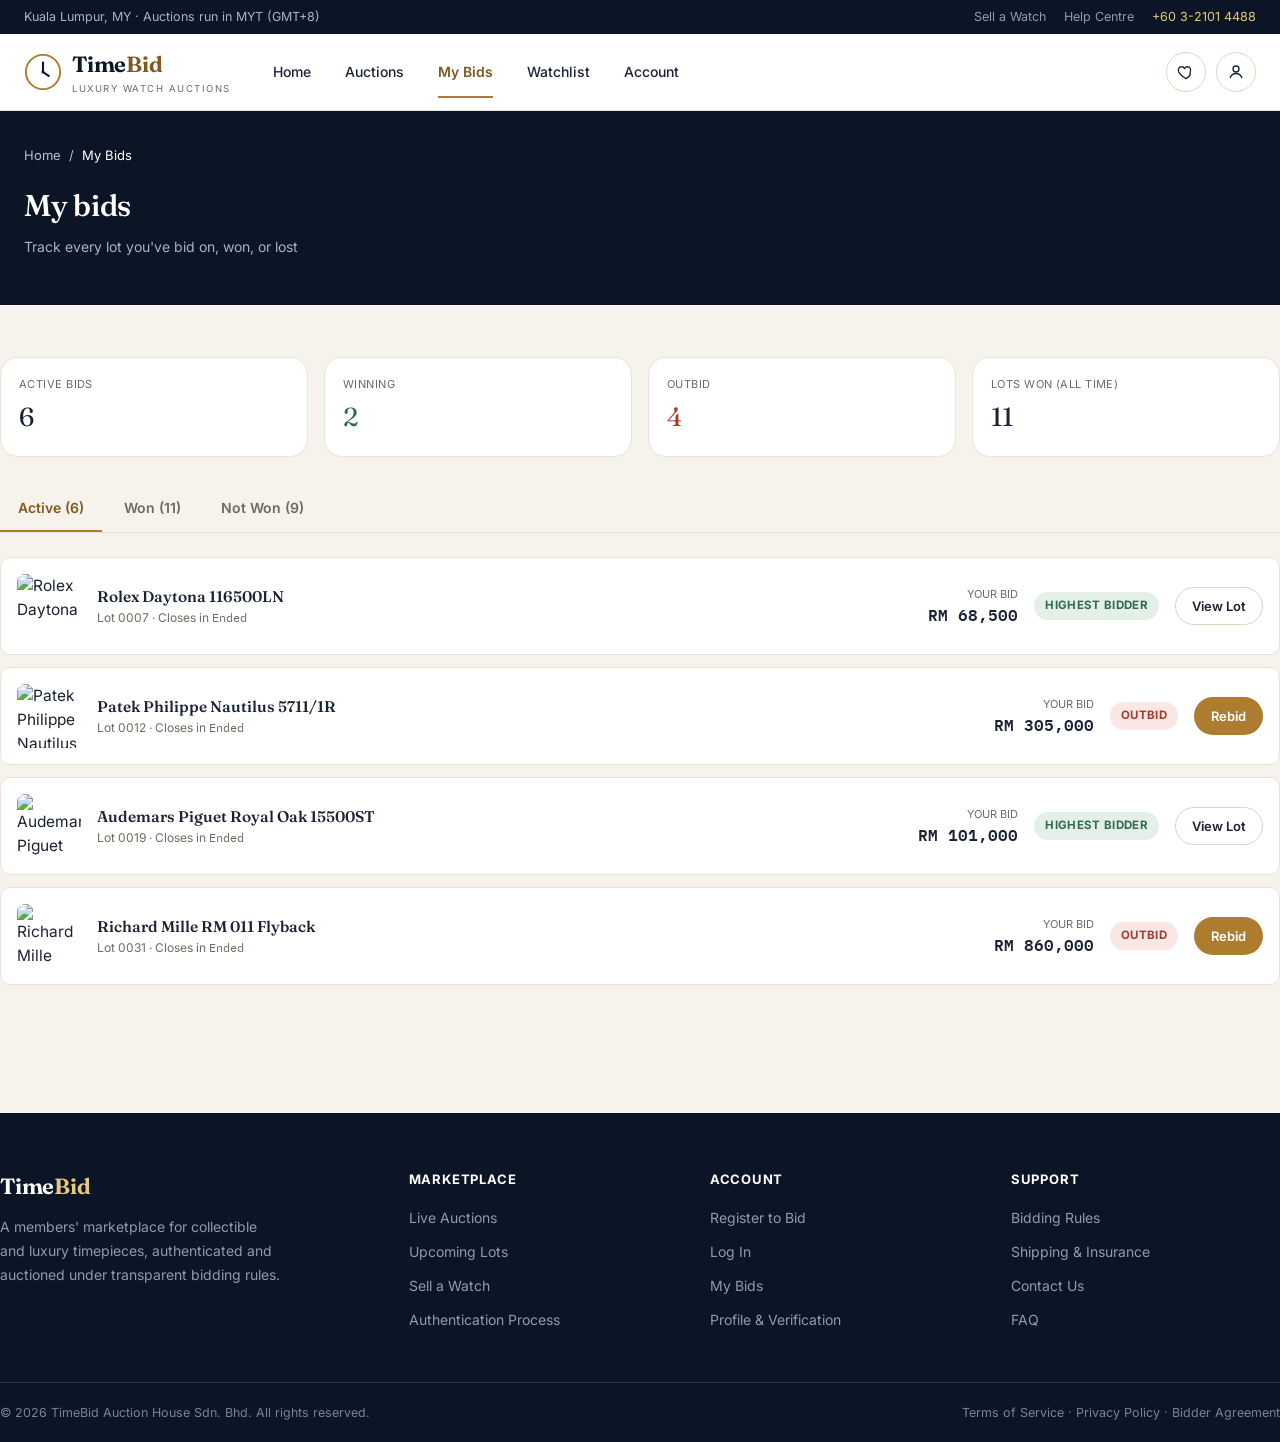
==== my-bids.html @ 006496c5 "Add TimeBid project with completed watchlist page Finishes the watchlist.html scaffold: wires the he" ====
<!DOCTYPE html>
<html lang="en">
<head>
<meta charset="UTF-8">
<meta name="viewport" content="width=device-width, initial-scale=1.0">
<title>My Bids — TimeBid</title>
<link rel="stylesheet" href="styles.css">
<style>
  .bid-row{display:flex;align-items:center;gap:16px;padding:16px;border:1px solid var(--line-soft);border-radius:var(--radius-m);margin-bottom:12px;background:#fff}
  .bid-row img{width:64px;height:64px;border-radius:8px;object-fit:cover;flex-shrink:0}
  .bid-row .info{flex:1;min-width:0}
  .bid-row .info .n{font-family:'Fraunces';font-size:15.5px;font-weight:560}
  .bid-row .info .b{font-size:12px;color:var(--muted)}
  .bid-row .col{text-align:right}
  .bid-row .col .lbl{font-size:11px;color:var(--muted);text-transform:uppercase}
  .bid-row .col .val{font-family:'IBM Plex Mono';font-weight:600}
  @media (max-width:760px){.bid-row{flex-wrap:wrap}.bid-row .col{text-align:left}}
</style>
</head>
<body>

<div class="utility-bar"><div class="wrap"><div>Kuala Lumpur, MY · Auctions run in MYT (GMT+8)</div>
  <div class="utility-links"><a href="account.html">Sell a Watch</a><a href="#">Help Centre</a><span>+60 3-2101 4488</span></div></div></div>

<header class="site">
  <div class="wrap header-row">
    <a href="index.html" class="brand">
      <svg class="brand-mark" viewBox="0 0 40 40" fill="none"><circle cx="20" cy="20" r="18" stroke="#AE7C2F" stroke-width="2"/><path d="M20 10V20L26 24" stroke="#0B1526" stroke-width="2.2" stroke-linecap="round"/><circle cx="20" cy="20" r="1.6" fill="#0B1526"/></svg>
      <div><div class="brand-word">Time<b>Bid</b></div><div class="brand-sub">Luxury Watch Auctions</div></div>
    </a>
    <nav class="main-nav">
      <a href="index.html">Home</a><a href="auctions.html">Auctions</a><a href="my-bids.html" class="active">My Bids</a><a href="watchlist.html">Watchlist</a><a href="account.html">Account</a>
    </nav>
    <div class="header-actions">
      <a href="watchlist.html" class="icon-btn" aria-label="Watchlist"><svg width="18" height="18" viewBox="0 0 24 24" fill="none" stroke="currentColor" stroke-width="1.8"><path d="M12 21s-7-4.35-9.5-8.5C.7 8.9 2.4 5 6 5c2 0 3.3 1 4 2.2C10.7 6 12 5 14 5c3.6 0 5.3 3.9 3.5 7.5C19 16.65 12 21 12 21z"/></svg></a>
      <a href="account.html" class="icon-btn" aria-label="Account"><svg width="18" height="18" viewBox="0 0 24 24" fill="none" stroke="currentColor" stroke-width="1.8"><circle cx="12" cy="8" r="4"/><path d="M4 20c1.5-4 5-6 8-6s6.5 2 8 6"/></svg></a>
      <button class="hamburger" aria-label="Menu"><svg width="18" height="18" viewBox="0 0 24 24" fill="none" stroke="currentColor" stroke-width="2"><path d="M3 6h18M3 12h18M3 18h18"/></svg></button>
    </div>
  </div>
</header>
<div class="mobile-drawer"><div class="mobile-panel"><button class="close-x">✕</button>
  <nav><a href="index.html">Home</a><a href="auctions.html">Auctions</a><a href="my-bids.html" class="active">My Bids</a><a href="watchlist.html">Watchlist</a><a href="account.html">Account</a></nav></div></div>

<div class="page-head">
  <div class="wrap">
    <div class="crumbs" style="color:#B8C0D6"><a href="index.html">Home</a> / <span style="color:#fff">My Bids</span></div>
    <h1>My bids</h1>
    <p>Track every lot you've bid on, won, or lost</p>
  </div>
</div>

<main>
<div class="wrap section">

  <div style="display:grid;grid-template-columns:repeat(4,1fr);gap:16px;margin-bottom:28px">
    <div class="panel" style="padding:18px"><div class="lot-price-label">Active Bids</div><div style="font-family:'Fraunces';font-size:26px;margin-top:4px">6</div></div>
    <div class="panel" style="padding:18px"><div class="lot-price-label">Winning</div><div style="font-family:'Fraunces';font-size:26px;margin-top:4px;color:var(--good)">2</div></div>
    <div class="panel" style="padding:18px"><div class="lot-price-label">Outbid</div><div style="font-family:'Fraunces';font-size:26px;margin-top:4px;color:var(--live)">4</div></div>
    <div class="panel" style="padding:18px"><div class="lot-price-label">Lots Won (all time)</div><div style="font-family:'Fraunces';font-size:26px;margin-top:4px">11</div></div>
  </div>

  <div class="tabs" data-target="#bidsContent">
    <div class="tab active" data-pane="active">Active (6)</div>
    <div class="tab" data-pane="won">Won (11)</div>
    <div class="tab" data-pane="lost">Not Won (9)</div>
  </div>

  <div id="bidsContent">
    <div data-pane="active">
      <div class="bid-row">
        <img src="https://images.unsplash.com/photo-1587836374828-4dbafa94cf0e?q=80&w=200&auto=format&fit=crop" alt="Rolex Daytona">
        <div class="info"><div class="n">Rolex Daytona 116500LN</div><div class="b">Lot 0007 · Closes in <span class="countdown mono" data-end="2026-08-30T18:23:45"></span></div></div>
        <div class="col"><div class="lbl">Your Bid</div><div class="val">RM 68,500</div></div>
        <div class="col"><span class="chip chip-won">Highest Bidder</span></div>
        <a href="lot.html?id=1" class="btn btn-outline btn-sm">View Lot</a>
      </div>
      <div class="bid-row">
        <img src="https://images.unsplash.com/photo-1523170335258-f5ed11844a49?q=80&w=200&auto=format&fit=crop" alt="Patek Philippe Nautilus">
        <div class="info"><div class="n">Patek Philippe Nautilus 5711/1R</div><div class="b">Lot 0012 · Closes in <span class="countdown mono" data-end="2026-08-30T18:15:10"></span></div></div>
        <div class="col"><div class="lbl">Your Bid</div><div class="val">RM 305,000</div></div>
        <div class="col"><span class="chip chip-outbid">Outbid</span></div>
        <a href="lot.html?id=2" class="btn btn-brass btn-sm">Rebid</a>
      </div>
      <div class="bid-row">
        <img src="https://images.unsplash.com/photo-1533139502658-0198f920d8e8?q=80&w=200&auto=format&fit=crop" alt="Audemars Piguet Royal Oak">
        <div class="info"><div class="n">Audemars Piguet Royal Oak 15500ST</div><div class="b">Lot 0019 · Closes in <span class="countdown mono" data-end="2026-08-30T18:07:32"></span></div></div>
        <div class="col"><div class="lbl">Your Bid</div><div class="val">RM 101,000</div></div>
        <div class="col"><span class="chip chip-won">Highest Bidder</span></div>
        <a href="lot.html?id=3" class="btn btn-outline btn-sm">View Lot</a>
      </div>
      <div class="bid-row">
        <img src="https://images.unsplash.com/photo-1548169874-53e85f753f1e?q=80&w=200&auto=format&fit=crop" alt="Richard Mille">
        <div class="info"><div class="n">Richard Mille RM 011 Flyback</div><div class="b">Lot 0031 · Closes in <span class="countdown mono" data-end="2026-08-30T20:02:00"></span></div></div>
        <div class="col"><div class="lbl">Your Bid</div><div class="val">RM 860,000</div></div>
        <div class="col"><span class="chip chip-outbid">Outbid</span></div>
        <a href="lot.html?id=6" class="btn btn-brass btn-sm">Rebid</a>
      </div>
    </div>

    <div data-pane="won" style="display:none">
      <div class="bid-row">
        <img src="https://images.unsplash.com/photo-1594576722512-582bcd46046d?q=80&w=200&auto=format&fit=crop" alt="Rolex Submariner">
        <div class="info"><div class="n">Rolex Submariner Date 126610LN</div><div class="b">Lot 0002 · Ended 30 Jul 2026</div></div>
        <div class="col"><div class="lbl">Winning Bid</div><div class="val">RM 58,000</div></div>
        <div class="col"><span class="chip chip-won">Payment Complete</span></div>
        <a href="lot.html?id=7" class="btn btn-outline btn-sm">View Invoice</a>
      </div>
      <div class="bid-row">
        <img src="https://images.unsplash.com/photo-1508057198894-247b23fe5ade?q=80&w=200&auto=format&fit=crop" alt="Omega Seamaster">
        <div class="info"><div class="n">Omega Seamaster Diver 300M</div><div class="b">Lot 0044 · Ended 12 Jul 2026</div></div>
        <div class="col"><div class="lbl">Winning Bid</div><div class="val">RM 14,900</div></div>
        <div class="col"><span class="chip chip-brass">Awaiting Payment</span></div>
        <a href="#" class="btn btn-brass btn-sm">Pay Now</a>
      </div>
    </div>

    <div data-pane="lost" style="display:none">
      <div class="bid-row">
        <img src="https://images.unsplash.com/photo-1524805444758-089113d48a6d?q=80&w=200&auto=format&fit=crop" alt="Patek Philippe Calatrava">
        <div class="info"><div class="n">Patek Philippe Calatrava 6119G</div><div class="b">Lot 0058 · Ended 3 Jul 2026</div></div>
        <div class="col"><div class="lbl">Your Highest</div><div class="val">RM 92,000</div></div>
        <div class="col"><span class="chip chip-closed">Not Won</span></div>
        <a href="auctions.html" class="btn btn-outline btn-sm">Similar Lots</a>
      </div>
    </div>
  </div>

</div>
</main>

<footer class="site">
  <div class="wrap footer-top">
    <div class="footer-grid">
      <div class="footer-brand"><div class="brand-word" style="color:#fff">Time<b style="color:#E7C77E">Bid</b></div>
        <p>A members' marketplace for collectible and luxury timepieces, authenticated and auctioned under transparent bidding rules.</p></div>
      <div><h4>Marketplace</h4><ul><li><a href="auctions.html">Live Auctions</a></li><li><a href="auctions.html">Upcoming Lots</a></li><li><a href="account.html">Sell a Watch</a></li><li><a href="#">Authentication Process</a></li></ul></div>
      <div><h4>Account</h4><ul><li><a href="signup.html">Register to Bid</a></li><li><a href="login.html">Log In</a></li><li><a href="my-bids.html">My Bids</a></li><li><a href="account.html">Profile &amp; Verification</a></li></ul></div>
      <div><h4>Support</h4><ul><li><a href="#">Bidding Rules</a></li><li><a href="#">Shipping &amp; Insurance</a></li><li><a href="#">Contact Us</a></li><li><a href="#">FAQ</a></li></ul></div>
    </div>
  </div>
  <div class="wrap footer-bottom"><div>© 2026 TimeBid Auction House Sdn. Bhd. All rights reserved.</div><div>Terms of Service · Privacy Policy · Bidder Agreement</div></div>
</footer>
<script src="app.js"></script>
</body>
</html>
---- styles.css ----
/* ===========================================================
   TIMEBID — shared styles
   Design tokens: ink navy / warm paper / brass accent
   Display: Fraunces (engraved-dial serif) · Body: Inter
   Data/mono: IBM Plex Mono (bids, lot codes, timers)
=========================================================== */

@import url('https://fonts.googleapis.com/css2?family=Fraunces:ital,opsz,wght@0,9..144,300;0,9..144,450;0,9..144,560;0,9..144,650;1,9..144,450&family=Inter:wght@400;500;600;700;800&family=IBM+Plex+Mono:wght@400;500;600&display=swap');

:root{
  --ink:#0B1526;
  --ink-2:#121F36;
  --ink-3:#1B2C4A;
  --paper:#F6F3EC;
  --paper-2:#EEE8DA;
  --card:#FFFFFF;
  --line:#DDD5C2;
  --line-soft:#E9E3D5;
  --line-dark:rgba(255,255,255,.13);
  --text:#1B2233;
  --muted:#6E6A5E;
  --muted-on-dark:#A9B2C6;
  --brass:#AE7C2F;
  --brass-2:#C79445;
  --brass-light:#E7C77E;
  --brass-deep:#7E5A20;
  --live:#A93B2E;
  --live-bg:#F8E7E2;
  --good:#2E6B52;
  --good-bg:#E4EFE7;
  --warn:#9C6A15;
  --radius-s:6px;
  --radius-m:10px;
  --radius-l:18px;
  --shadow-card:0 1px 2px rgba(20,20,10,.04), 0 8px 24px -12px rgba(20,20,10,.14);
  --shadow-pop:0 20px 60px -20px rgba(10,10,5,.35);
  --maxw:1280px;
}

*,*::before,*::after{box-sizing:border-box}
html{scroll-behavior:smooth}
body{
  margin:0;
  font-family:'Inter',system-ui,sans-serif;
  background:var(--paper);
  color:var(--text);
  -webkit-font-smoothing:antialiased;
  font-size:15.5px;
  line-height:1.55;
}
img{max-width:100%;display:block}
a{color:inherit;text-decoration:none}
button{font-family:inherit}
ul{margin:0;padding:0;list-style:none}
h1,h2,h3,h4{margin:0;font-family:'Fraunces',serif;font-weight:560;letter-spacing:-.01em}
.mono{font-family:'IBM Plex Mono',monospace}

@media (prefers-reduced-motion: reduce){
  *{animation-duration:.001ms !important; transition-duration:.001ms !important}
}

.wrap{max-width:var(--maxw);margin:0 auto;padding:0 24px}
@media (max-width:640px){.wrap{padding:0 16px}}

:focus-visible{outline:2px solid var(--brass);outline-offset:2px}

/* ---------- buttons ---------- */
.btn{
  display:inline-flex;align-items:center;justify-content:center;gap:8px;
  padding:12px 22px;border-radius:999px;border:1px solid transparent;
  font-size:14px;font-weight:600;cursor:pointer;transition:.18s ease;
  white-space:nowrap;
}
.btn-brass{background:var(--brass);color:#fff;}
.btn-brass:hover{background:var(--brass-deep)}
.btn-ink{background:var(--ink);color:#fff}
.btn-ink:hover{background:#000}
.btn-outline{background:transparent;border-color:var(--line);color:var(--text)}
.btn-outline:hover{border-color:var(--brass);color:var(--brass-deep)}
.btn-outline-light{background:transparent;border-color:rgba(255,255,255,.4);color:#fff}
.btn-outline-light:hover{border-color:#fff;background:rgba(255,255,255,.08)}
.btn-ghost{background:transparent;color:var(--text);padding:10px 14px}
.btn-ghost:hover{background:var(--paper-2)}
.btn-block{width:100%}
.btn-sm{padding:8px 16px;font-size:13px}
.btn-lg{padding:15px 30px;font-size:15px}
.btn:disabled{opacity:.45;cursor:not-allowed}

/* ---------- top utility bar ---------- */
.utility-bar{background:var(--ink);color:var(--muted-on-dark);font-size:12.5px}
.utility-bar .wrap{display:flex;justify-content:space-between;align-items:center;height:34px}
.utility-bar a{opacity:.85}
.utility-bar a:hover{opacity:1;color:var(--brass-light)}
.utility-links{display:flex;gap:18px}
.utility-links span{color:var(--brass-light)}

/* ---------- header ---------- */
header.site{background:var(--card);border-bottom:1px solid var(--line-soft);position:sticky;top:0;z-index:60}
.header-row{display:flex;align-items:center;gap:28px;height:76px}
.brand{display:flex;align-items:center;gap:10px;flex-shrink:0}
.brand-mark{width:38px;height:38px;flex-shrink:0}
.brand-word{font-family:'Fraunces',serif;font-size:22px;font-weight:650;letter-spacing:-.01em;color:var(--ink)}
.brand-word b{color:var(--brass-deep);font-weight:650}
.brand-sub{font-size:9.5px;letter-spacing:.16em;color:var(--muted);text-transform:uppercase;margin-top:1px}

nav.main-nav{display:flex;gap:6px;flex:1}
nav.main-nav a{padding:9px 14px;border-radius:999px;font-size:14px;font-weight:500;color:var(--text);position:relative}
nav.main-nav a:hover{background:var(--paper-2)}
nav.main-nav a.active{color:var(--brass-deep);font-weight:600}
nav.main-nav a.active::after{content:'';position:absolute;left:14px;right:14px;bottom:-6px;height:2px;background:var(--brass)}

.header-actions{display:flex;align-items:center;gap:10px;flex-shrink:0}
.icon-btn{width:40px;height:40px;border-radius:50%;display:flex;align-items:center;justify-content:center;border:1px solid var(--line);background:transparent;cursor:pointer;color:var(--text);position:relative}
.icon-btn:hover{border-color:var(--brass);color:var(--brass-deep)}
.icon-dot{position:absolute;top:7px;right:8px;width:7px;height:7px;border-radius:50%;background:var(--live);border:1.5px solid #fff}
.hamburger{display:none;width:40px;height:40px;border-radius:50%;border:1px solid var(--line);background:transparent;align-items:center;justify-content:center;cursor:pointer}

@media (max-width:980px){
  nav.main-nav{display:none}
  .hamburger{display:flex}
  .header-actions .btn{display:none}
}

.mobile-drawer{position:fixed;inset:0;background:rgba(11,21,38,.5);z-index:90;display:none}
.mobile-drawer.open{display:block}
.mobile-panel{position:absolute;top:0;right:0;bottom:0;width:82%;max-width:340px;background:var(--card);padding:22px;overflow-y:auto;box-shadow:var(--shadow-pop)}
.mobile-panel .close-x{width:36px;height:36px;border-radius:50%;border:1px solid var(--line);background:none;display:flex;align-items:center;justify-content:center;margin-left:auto;cursor:pointer}
.mobile-panel nav{display:flex;flex-direction:column;gap:2px;margin-top:24px}
.mobile-panel nav a{padding:14px 8px;border-bottom:1px solid var(--line-soft);font-size:16px;font-weight:500}
.mobile-panel nav a.active{color:var(--brass-deep);font-weight:700}
.mobile-panel .mp-actions{margin-top:22px;display:flex;flex-direction:column;gap:10px}

/* ---------- footer ---------- */
footer.site{background:var(--ink);color:var(--muted-on-dark);margin-top:64px}
.footer-top{padding:56px 0 40px;border-bottom:1px solid var(--line-dark)}
.footer-grid{display:grid;grid-template-columns:1.4fr 1fr 1fr 1fr;gap:32px}
.footer-grid h4{color:#fff;font-family:'Inter';font-size:13px;letter-spacing:.06em;text-transform:uppercase;font-weight:700;margin-bottom:16px}
.footer-grid ul li{margin-bottom:10px}
.footer-grid ul a{font-size:14px;opacity:.85}
.footer-grid ul a:hover{opacity:1;color:var(--brass-light)}
.footer-brand p{font-size:14px;line-height:1.7;max-width:280px;opacity:.85;margin-top:12px}
.footer-bottom{padding:20px 0;display:flex;justify-content:space-between;align-items:center;font-size:12.5px;opacity:.7}
@media (max-width:800px){.footer-grid{grid-template-columns:1fr 1fr}.footer-bottom{flex-direction:column;gap:10px;text-align:center}}

/* ---------- bezel ring (signature motif) ---------- */
.bezel{position:relative;display:inline-flex;align-items:center;justify-content:center}
.bezel svg{transform:rotate(-90deg)}
.bezel-track{stroke:var(--line-soft)}
.bezel-progress{stroke:var(--brass);stroke-linecap:round;transition:stroke-dashoffset 1s linear}
.bezel-dark .bezel-track{stroke:rgba(255,255,255,.14)}
.bezel-dark .bezel-progress{stroke:var(--brass-light)}
.bezel-label{position:absolute;text-align:center;font-family:'IBM Plex Mono',monospace}

/* ---------- badges / chips ---------- */
.chip{display:inline-flex;align-items:center;gap:6px;padding:5px 11px;border-radius:999px;font-size:11.5px;font-weight:700;letter-spacing:.03em;text-transform:uppercase}
.chip-live{background:var(--live);color:#fff}
.chip-live::before{content:'';width:6px;height:6px;border-radius:50%;background:#fff;animation:pulse 1.6s infinite}
@keyframes pulse{0%,100%{opacity:1}50%{opacity:.35}}
.chip-upcoming{background:var(--ink);color:#fff}
.chip-closed{background:var(--paper-2);color:var(--muted);border:1px solid var(--line)}
.chip-won{background:var(--good-bg);color:var(--good)}
.chip-outbid{background:var(--live-bg);color:var(--live)}
.chip-brass{background:#F4E7CE;color:var(--brass-deep)}

/* ---------- section heads ---------- */
.section-head{display:flex;justify-content:space-between;align-items:baseline;margin:0 0 20px}
.section-head h2{font-size:26px}
.section-head .view-all{font-size:13.5px;font-weight:600;color:var(--brass-deep);display:flex;align-items:center;gap:4px}
.eyebrow{font-size:12px;letter-spacing:.14em;text-transform:uppercase;color:var(--brass-deep);font-weight:700;margin-bottom:10px;display:flex;align-items:center;gap:8px}
.eyebrow::before{content:'';width:22px;height:1px;background:var(--brass)}

/* ---------- lot card ---------- */
.lot-card{background:var(--card);border:1px solid var(--line-soft);border-radius:var(--radius-m);overflow:hidden;transition:.2s ease;display:flex;flex-direction:column}
.lot-card:hover{box-shadow:var(--shadow-card);transform:translateY(-2px)}
.lot-media{position:relative;aspect-ratio:1/1;background:var(--paper-2);overflow:hidden}
.lot-media img{width:100%;height:100%;object-fit:cover;transition:.4s ease}
.lot-card:hover .lot-media img{transform:scale(1.045)}
.lot-media .chip{position:absolute;top:10px;left:10px}
.lot-media .fav{position:absolute;top:10px;right:10px;width:32px;height:32px;border-radius:50%;background:rgba(255,255,255,.92);display:flex;align-items:center;justify-content:center;border:none;cursor:pointer}
.lot-media .fav svg{width:16px;height:16px}
.lot-media .fav.active svg{fill:var(--live);stroke:var(--live)}
.lot-timer{position:absolute;bottom:10px;right:10px;background:rgba(11,21,38,.82);color:#fff;font-size:11.5px;padding:5px 9px;border-radius:6px;display:flex;align-items:center;gap:5px}
.lot-body{padding:16px}
.lot-brand{font-size:11px;text-transform:uppercase;letter-spacing:.08em;color:var(--muted);font-weight:600}
.lot-name{font-family:'Fraunces',serif;font-size:17px;font-weight:560;margin-top:3px;line-height:1.3}
.lot-meta{display:flex;justify-content:space-between;align-items:flex-end;margin-top:12px}
.lot-price-label{font-size:11px;color:var(--muted);text-transform:uppercase;letter-spacing:.04em}
.lot-price{font-family:'IBM Plex Mono',monospace;font-size:17px;font-weight:600;color:var(--ink)}
.lot-watchers{display:flex;align-items:center;gap:4px;font-size:12px;color:var(--muted)}
.lot-actions{padding:0 16px 16px}

.grid-3{display:grid;grid-template-columns:repeat(3,1fr);gap:22px}
.grid-4{display:grid;grid-template-columns:repeat(4,1fr);gap:22px}
@media (max-width:980px){.grid-3,.grid-4{grid-template-columns:repeat(2,1fr)}}
@media (max-width:560px){.grid-3,.grid-4{grid-template-columns:1fr}}

/* ---------- generic card / panel ---------- */
.panel{background:var(--card);border:1px solid var(--line-soft);border-radius:var(--radius-l);padding:26px}
.hairline{height:1px;background:var(--line-soft);border:none;margin:20px 0}

/* ---------- forms ---------- */
.field{margin-bottom:18px}
.field label{display:block;font-size:13px;font-weight:600;margin-bottom:7px;color:var(--text)}
.field .req{color:var(--live)}
.field .hint{font-size:12px;color:var(--muted);margin-top:6px}
.input,select.input,textarea.input{
  width:100%;padding:12px 14px;border:1px solid var(--line);border-radius:var(--radius-s);
  background:#fff;font-size:14.5px;font-family:inherit;color:var(--text);transition:.15s;
}
.input:focus{border-color:var(--brass);box-shadow:0 0 0 3px rgba(174,124,47,.13)}
.input.error{border-color:var(--live)}
.error-text{color:var(--live);font-size:12px;margin-top:6px;display:none}
.field.invalid .error-text{display:block}
.field.invalid .input{border-color:var(--live)}
.input-row{display:grid;grid-template-columns:1fr 1fr;gap:16px}
@media (max-width:560px){.input-row{grid-template-columns:1fr}}
.select-wrap{position:relative}
.select-wrap::after{content:'⌄';position:absolute;right:14px;top:50%;transform:translateY(-55%);color:var(--muted);pointer-events:none}
.pw-rules{list-style:none;margin:10px 0 0;padding:0;font-size:12.5px;color:var(--muted);display:flex;flex-direction:column;gap:4px}
.pw-rules li{display:flex;align-items:center;gap:7px}
.pw-rules li::before{content:'';width:14px;height:14px;border-radius:50%;border:1.5px solid var(--line);flex-shrink:0}
.pw-rules li.ok{color:var(--good)}
.pw-rules li.ok::before{content:'✓';border-color:var(--good);background:var(--good);color:#fff;font-size:9px;display:flex;align-items:center;justify-content:center}
.checkline{display:flex;align-items:flex-start;gap:10px;font-size:13.5px;color:var(--text)}
.checkline input{margin-top:3px}

/* ---------- stepper (signup wizard) ---------- */
.wizard-shell{max-width:640px;margin:0 auto}
.dial-steps{display:flex;align-items:center;justify-content:center;gap:0;margin-bottom:36px}
.dial-step{display:flex;flex-direction:column;align-items:center;gap:8px;flex:1;position:relative}
.dial-step .mark{width:34px;height:34px;border-radius:50%;border:2px solid var(--line);display:flex;align-items:center;justify-content:center;font-family:'IBM Plex Mono';font-size:13px;color:var(--muted);background:#fff;z-index:2}
.dial-step .lbl{font-size:11px;color:var(--muted);text-transform:uppercase;letter-spacing:.05em;text-align:center}
.dial-step .bar{position:absolute;top:17px;left:calc(-50% + 17px);width:calc(100% - 34px);height:2px;background:var(--line);z-index:1}
.dial-step:first-child .bar{display:none}
.dial-step.done .mark{background:var(--brass);border-color:var(--brass);color:#fff}
.dial-step.done .bar{background:var(--brass)}
.dial-step.current .mark{border-color:var(--brass);color:var(--brass-deep);box-shadow:0 0 0 4px rgba(174,124,47,.14)}
.dial-step.current .lbl{color:var(--brass-deep);font-weight:700}
@media (max-width:560px){.dial-step .lbl{display:none}}

.wizard-card{background:var(--card);border:1px solid var(--line-soft);border-radius:var(--radius-l);padding:34px;box-shadow:var(--shadow-card)}
@media (max-width:560px){.wizard-card{padding:22px}}
.wizard-title{font-size:22px;margin-bottom:6px}
.wizard-sub{color:var(--muted);font-size:14px;margin-bottom:26px}
.wizard-foot{display:flex;justify-content:space-between;align-items:center;margin-top:28px}

.category-grid{display:grid;grid-template-columns:1fr 1fr;gap:12px;margin-bottom:22px}
@media(max-width:520px){.category-grid{grid-template-columns:1fr}}
.category-opt{border:1.5px solid var(--line);border-radius:var(--radius-m);padding:16px;cursor:pointer;transition:.15s}
.category-opt:hover{border-color:var(--brass-2)}
.category-opt.selected{border-color:var(--brass);background:#FBF6EC}
.category-opt .name{font-weight:700;font-size:14px;display:flex;justify-content:space-between}
.category-opt .desc{font-size:12.5px;color:var(--muted);margin-top:4px}
.category-opt .radio{width:16px;height:16px;border-radius:50%;border:1.5px solid var(--line);flex-shrink:0}
.category-opt.selected .radio{border-color:var(--brass);background:radial-gradient(var(--brass) 45%, transparent 50%)}

.otp-row{display:flex;gap:9px;justify-content:center;margin:18px 0 6px}
.otp-row input{width:44px;height:52px;text-align:center;font-size:19px;font-family:'IBM Plex Mono';border:1.5px solid var(--line);border-radius:8px}
.otp-row input:focus{border-color:var(--brass)}

/* ---------- tabs ---------- */
.tabs{display:flex;gap:4px;border-bottom:1px solid var(--line-soft);margin-bottom:24px;overflow-x:auto}
.tab{padding:12px 18px;font-size:14px;font-weight:600;color:var(--muted);border-bottom:2px solid transparent;white-space:nowrap;cursor:pointer}
.tab.active{color:var(--brass-deep);border-color:var(--brass)}

/* ---------- table ---------- */
table.data{width:100%;border-collapse:collapse;font-size:13.5px}
table.data th{text-align:left;padding:11px 14px;color:var(--muted);font-weight:600;font-size:11.5px;text-transform:uppercase;letter-spacing:.04em;border-bottom:1px solid var(--line-soft)}
table.data td{padding:13px 14px;border-bottom:1px solid var(--line-soft)}
table.data tr:last-child td{border-bottom:none}

/* ---------- breadcrumb ---------- */
.crumbs{font-size:13px;color:var(--muted);display:flex;gap:8px;align-items:center;margin-bottom:18px;flex-wrap:wrap}
.crumbs a:hover{color:var(--brass-deep)}

/* ---------- hero ---------- */
.hero{background:var(--ink);border-radius:var(--radius-l);position:relative;overflow:hidden;color:#fff}
.hero-inner{display:grid;grid-template-columns:1.1fr 1fr;align-items:center;min-height:420px;gap:20px}
.hero-copy{padding:44px 8px 44px 44px;position:relative;z-index:2}
.hero-copy .eyebrow{color:var(--brass-light)}
.hero-copy .eyebrow::before{background:var(--brass-light)}
.hero-copy h1{font-size:44px;line-height:1.08;color:#fff;font-weight:560}
.hero-copy p{color:var(--muted-on-dark);font-size:15.5px;margin:18px 0 26px;max-width:420px}
.hero-media{position:relative;height:100%;min-height:420px}
.hero-media img{position:absolute;inset:0;width:100%;height:100%;object-fit:cover;object-position:left center}
.hero-media::before{content:'';position:absolute;inset:0;background:linear-gradient(90deg,var(--ink) 0%, rgba(11,21,38,.05) 40%);z-index:1}
@media (max-width:860px){
  .hero-inner{grid-template-columns:1fr;min-height:auto}
  .hero-copy{padding:34px 20px 8px}
  .hero-copy h1{font-size:32px}
  .hero-media{min-height:240px;order:-1}
  .hero-media::before{background:linear-gradient(0deg,var(--ink) 0%, rgba(11,21,38,0) 55%)}
}

/* ---------- category pills strip ---------- */
.cat-strip{display:flex;gap:26px;overflow-x:auto;padding:30px 4px 6px}
.cat-item{display:flex;flex-direction:column;align-items:center;gap:9px;flex-shrink:0;cursor:pointer}
.cat-circle{width:64px;height:64px;border-radius:50%;border:1.5px solid var(--line);display:flex;align-items:center;justify-content:center;color:var(--ink);transition:.15s}
.cat-item:hover .cat-circle,.cat-item.active .cat-circle{border-color:var(--brass);background:#FBF6EC;color:var(--brass-deep)}
.cat-item span{font-size:12.5px;font-weight:600}

/* ---------- trust strip ---------- */
.trust-strip{display:flex;justify-content:space-between;gap:16px;border:1px solid var(--line-soft);border-radius:var(--radius-m);padding:22px 26px;background:var(--card)}
.trust-item{display:flex;gap:12px;align-items:flex-start;flex:1}
.trust-item strong{display:block;font-size:14px;margin-bottom:2px}
.trust-item span{font-size:12.5px;color:var(--muted)}
@media (max-width:760px){.trust-strip{flex-direction:column}}

/* ---------- page hero (inner pages) ---------- */
.page-head{background:var(--ink);color:#fff;padding:34px 0}
.page-head h1{color:#fff;font-size:30px}
.page-head p{color:var(--muted-on-dark);margin-top:6px;font-size:14px}

.sidebar-filter{display:flex;flex-direction:column;gap:22px}
.filter-group summary{cursor:pointer;font-weight:700;font-size:13.5px;padding:6px 0;display:flex;justify-content:space-between}
.filter-group{border-bottom:1px solid var(--line-soft);padding-bottom:14px}
.filter-opt{display:flex;align-items:center;gap:9px;font-size:13.5px;padding:6px 0;color:var(--text)}
.range-values{display:flex;justify-content:space-between;font-size:12px;color:var(--muted);margin-top:6px}

.layout-2col{display:grid;grid-template-columns:250px 1fr;gap:32px;align-items:start}
@media (max-width:860px){.layout-2col{grid-template-columns:1fr}}

.empty-state{text-align:center;padding:70px 20px;color:var(--muted)}
.empty-state h3{color:var(--text);font-size:19px;margin-bottom:8px}

.section{padding:52px 0}
.section-tight{padding:34px 0}

/* toast */
.toast{position:fixed;bottom:24px;left:50%;transform:translateX(-50%) translateY(20px);background:var(--ink);color:#fff;padding:13px 22px;border-radius:999px;font-size:13.5px;box-shadow:var(--shadow-pop);opacity:0;pointer-events:none;transition:.25s ease;z-index:200;display:flex;align-items:center;gap:8px}
.toast.show{opacity:1;transform:translateX(-50%) translateY(0)}
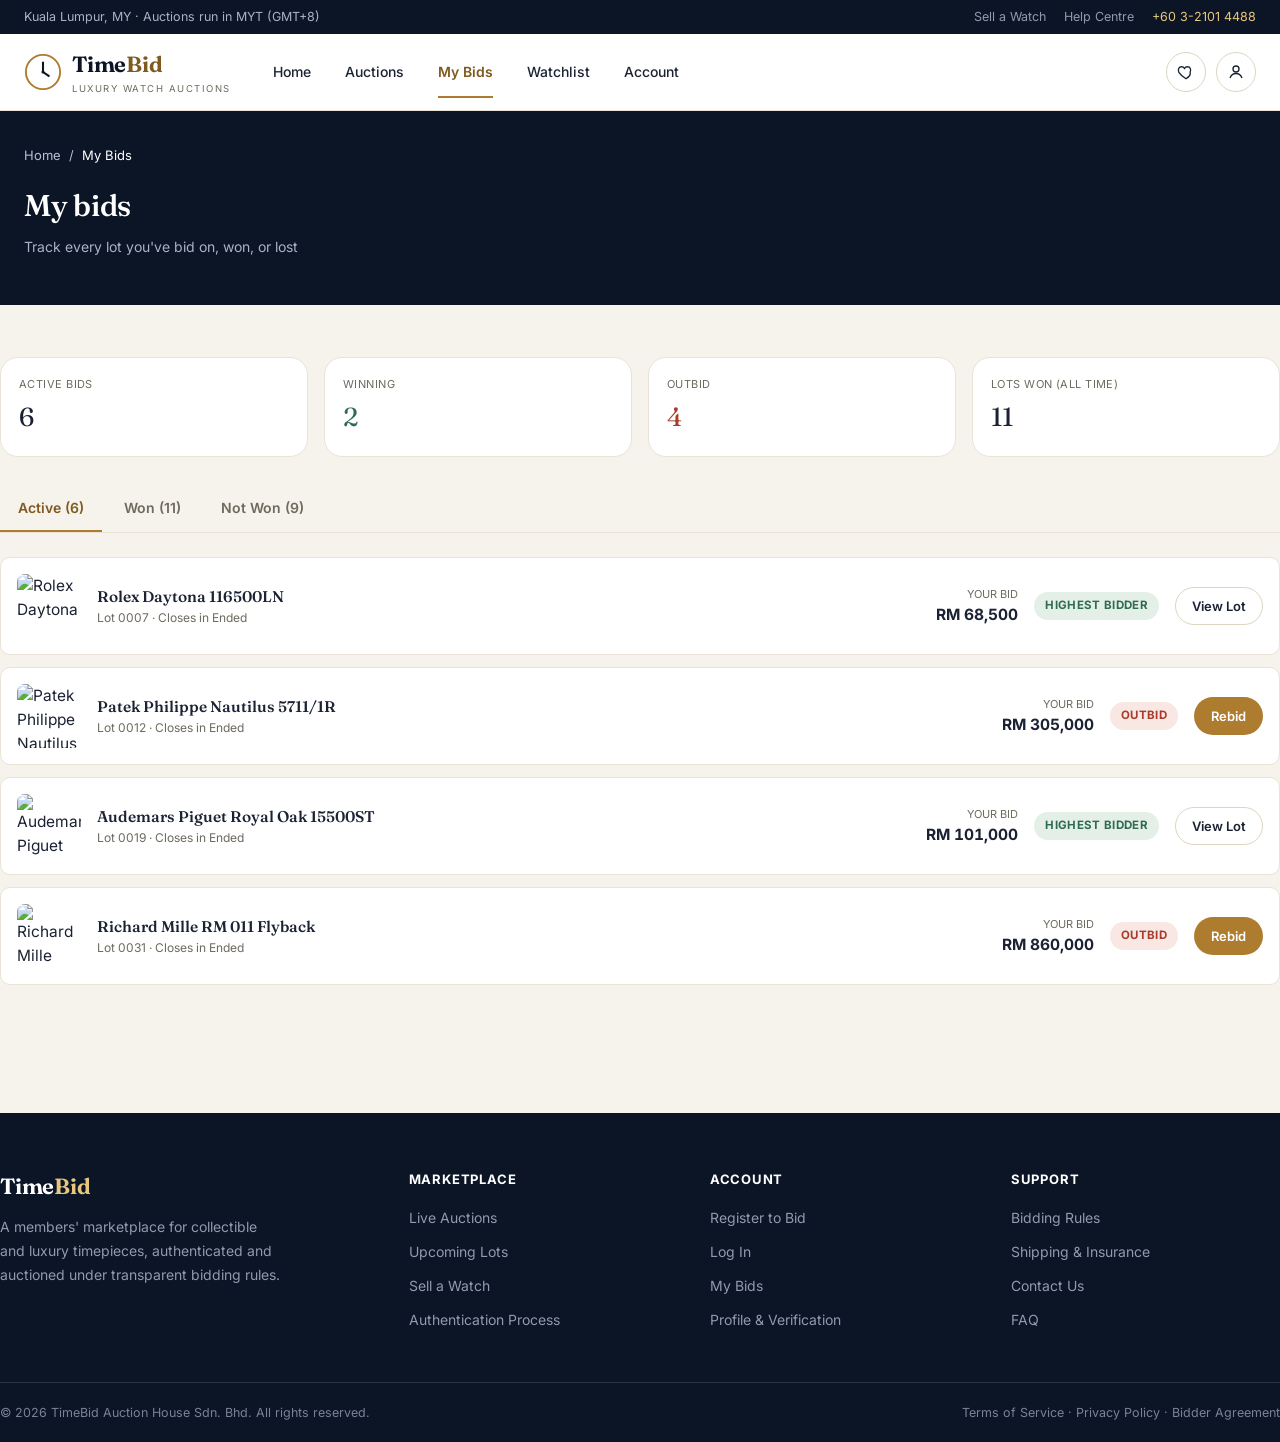
==== commit 02f9cdcd: "Switch numeric displays to Inter and give category circles more depth Replaces IBM Plex Mono across " ====
--- a/my-bids.html
+++ b/my-bids.html
@@ -13,7 +13,7 @@
   .bid-row .info .b{font-size:12px;color:var(--muted)}
   .bid-row .col{text-align:right}
   .bid-row .col .lbl{font-size:11px;color:var(--muted);text-transform:uppercase}
-  .bid-row .col .val{font-family:'IBM Plex Mono';font-weight:600}
+  .bid-row .col .val{font-family:inherit;font-weight:700;font-variant-numeric:tabular-nums}
   @media (max-width:760px){.bid-row{flex-wrap:wrap}.bid-row .col{text-align:left}}
 </style>
 </head>
--- a/styles.css
+++ b/styles.css
@@ -1,11 +1,10 @@
 /* ===========================================================
    TIMEBID — shared styles
    Design tokens: ink navy / warm paper / brass accent
-   Display: Fraunces (engraved-dial serif) · Body: Inter
-   Data/mono: IBM Plex Mono (bids, lot codes, timers)
+   Display: Fraunces (engraved-dial serif) · Body & numbers: Inter
 =========================================================== */
 
-@import url('https://fonts.googleapis.com/css2?family=Fraunces:ital,opsz,wght@0,9..144,300;0,9..144,450;0,9..144,560;0,9..144,650;1,9..144,450&family=Inter:wght@400;500;600;700;800&family=IBM+Plex+Mono:wght@400;500;600&display=swap');
+@import url('https://fonts.googleapis.com/css2?family=Fraunces:ital,opsz,wght@0,9..144,300;0,9..144,450;0,9..144,560;0,9..144,650;1,9..144,450&family=Inter:wght@400;500;600;700;800&display=swap');
 
 :root{
   --ink:#0B1526;
@@ -41,7 +40,7 @@
 html{scroll-behavior:smooth}
 body{
   margin:0;
-  font-family:'Inter',system-ui,sans-serif;
+  font-family:'Inter','Segoe UI',-apple-system,BlinkMacSystemFont,Roboto,Helvetica,Arial,sans-serif;
   background:var(--paper);
   color:var(--text);
   -webkit-font-smoothing:antialiased;
@@ -53,7 +52,7 @@
 button{font-family:inherit}
 ul{margin:0;padding:0;list-style:none}
 h1,h2,h3,h4{margin:0;font-family:'Fraunces',serif;font-weight:560;letter-spacing:-.01em}
-.mono{font-family:'IBM Plex Mono',monospace}
+.mono{font-family:'Inter','Segoe UI',-apple-system,BlinkMacSystemFont,Roboto,Helvetica,Arial,sans-serif;font-variant-numeric:tabular-nums}
 
 @media (prefers-reduced-motion: reduce){
   *{animation-duration:.001ms !important; transition-duration:.001ms !important}
@@ -149,7 +148,7 @@
 .bezel-progress{stroke:var(--brass);stroke-linecap:round;transition:stroke-dashoffset 1s linear}
 .bezel-dark .bezel-track{stroke:rgba(255,255,255,.14)}
 .bezel-dark .bezel-progress{stroke:var(--brass-light)}
-.bezel-label{position:absolute;text-align:center;font-family:'IBM Plex Mono',monospace}
+.bezel-label{position:absolute;text-align:center;font-family:inherit;font-variant-numeric:tabular-nums}
 
 /* ---------- badges / chips ---------- */
 .chip{display:inline-flex;align-items:center;gap:6px;padding:5px 11px;border-radius:999px;font-size:11.5px;font-weight:700;letter-spacing:.03em;text-transform:uppercase}
@@ -185,7 +184,7 @@
 .lot-name{font-family:'Fraunces',serif;font-size:17px;font-weight:560;margin-top:3px;line-height:1.3}
 .lot-meta{display:flex;justify-content:space-between;align-items:flex-end;margin-top:12px}
 .lot-price-label{font-size:11px;color:var(--muted);text-transform:uppercase;letter-spacing:.04em}
-.lot-price{font-family:'IBM Plex Mono',monospace;font-size:17px;font-weight:600;color:var(--ink)}
+.lot-price{font-family:inherit;font-size:17px;font-weight:700;color:var(--ink);font-variant-numeric:tabular-nums}
 .lot-watchers{display:flex;align-items:center;gap:4px;font-size:12px;color:var(--muted)}
 .lot-actions{padding:0 16px 16px}
 
@@ -228,7 +227,7 @@
 .wizard-shell{max-width:640px;margin:0 auto}
 .dial-steps{display:flex;align-items:center;justify-content:center;gap:0;margin-bottom:36px}
 .dial-step{display:flex;flex-direction:column;align-items:center;gap:8px;flex:1;position:relative}
-.dial-step .mark{width:34px;height:34px;border-radius:50%;border:2px solid var(--line);display:flex;align-items:center;justify-content:center;font-family:'IBM Plex Mono';font-size:13px;color:var(--muted);background:#fff;z-index:2}
+.dial-step .mark{width:34px;height:34px;border-radius:50%;border:2px solid var(--line);display:flex;align-items:center;justify-content:center;font-family:inherit;font-weight:700;font-size:13px;color:var(--muted);background:#fff;z-index:2}
 .dial-step .lbl{font-size:11px;color:var(--muted);text-transform:uppercase;letter-spacing:.05em;text-align:center}
 .dial-step .bar{position:absolute;top:17px;left:calc(-50% + 17px);width:calc(100% - 34px);height:2px;background:var(--line);z-index:1}
 .dial-step:first-child .bar{display:none}
@@ -255,7 +254,7 @@
 .category-opt.selected .radio{border-color:var(--brass);background:radial-gradient(var(--brass) 45%, transparent 50%)}
 
 .otp-row{display:flex;gap:9px;justify-content:center;margin:18px 0 6px}
-.otp-row input{width:44px;height:52px;text-align:center;font-size:19px;font-family:'IBM Plex Mono';border:1.5px solid var(--line);border-radius:8px}
+.otp-row input{width:44px;height:52px;text-align:center;font-size:19px;font-family:inherit;font-weight:700;border:1.5px solid var(--line);border-radius:8px}
 .otp-row input:focus{border-color:var(--brass)}
 
 /* ---------- tabs ---------- */
@@ -293,11 +292,30 @@
 }
 
 /* ---------- category pills strip ---------- */
-.cat-strip{display:flex;gap:26px;overflow-x:auto;padding:30px 4px 6px}
-.cat-item{display:flex;flex-direction:column;align-items:center;gap:9px;flex-shrink:0;cursor:pointer}
-.cat-circle{width:64px;height:64px;border-radius:50%;border:1.5px solid var(--line);display:flex;align-items:center;justify-content:center;color:var(--ink);transition:.15s}
-.cat-item:hover .cat-circle,.cat-item.active .cat-circle{border-color:var(--brass);background:#FBF6EC;color:var(--brass-deep)}
-.cat-item span{font-size:12.5px;font-weight:600}
+.cat-strip{display:flex;gap:30px;overflow-x:auto;padding:30px 4px 10px}
+.cat-item{display:flex;flex-direction:column;align-items:center;gap:11px;flex-shrink:0;cursor:pointer}
+.cat-circle{
+  width:68px;height:68px;border-radius:50%;
+  display:flex;align-items:center;justify-content:center;
+  background:linear-gradient(165deg,#fff 0%,var(--paper-2) 100%);
+  border:1px solid var(--line-soft);
+  color:var(--brass-deep);
+  box-shadow:0 2px 5px rgba(20,15,5,.06), inset 0 1px 0 rgba(255,255,255,.7);
+  transition:.22s cubic-bezier(.2,.8,.3,1);
+}
+.cat-item:hover .cat-circle{
+  transform:translateY(-3px);
+  border-color:var(--brass-2);
+  box-shadow:0 12px 22px -10px rgba(174,124,47,.4), inset 0 1px 0 rgba(255,255,255,.7);
+}
+.cat-item.active .cat-circle{
+  background:linear-gradient(160deg,var(--brass-2) 0%,var(--brass-deep) 100%);
+  border-color:var(--brass-deep);
+  color:#fff;
+  box-shadow:0 14px 26px -10px rgba(126,90,32,.55), inset 0 1px 1px rgba(255,255,255,.3);
+}
+.cat-item span{font-size:12.5px;font-weight:600;color:var(--muted);transition:.2s}
+.cat-item:hover span,.cat-item.active span{color:var(--brass-deep)}
 
 /* ---------- trust strip ---------- */
 .trust-strip{display:flex;justify-content:space-between;gap:16px;border:1px solid var(--line-soft);border-radius:var(--radius-m);padding:22px 26px;background:var(--card)}
